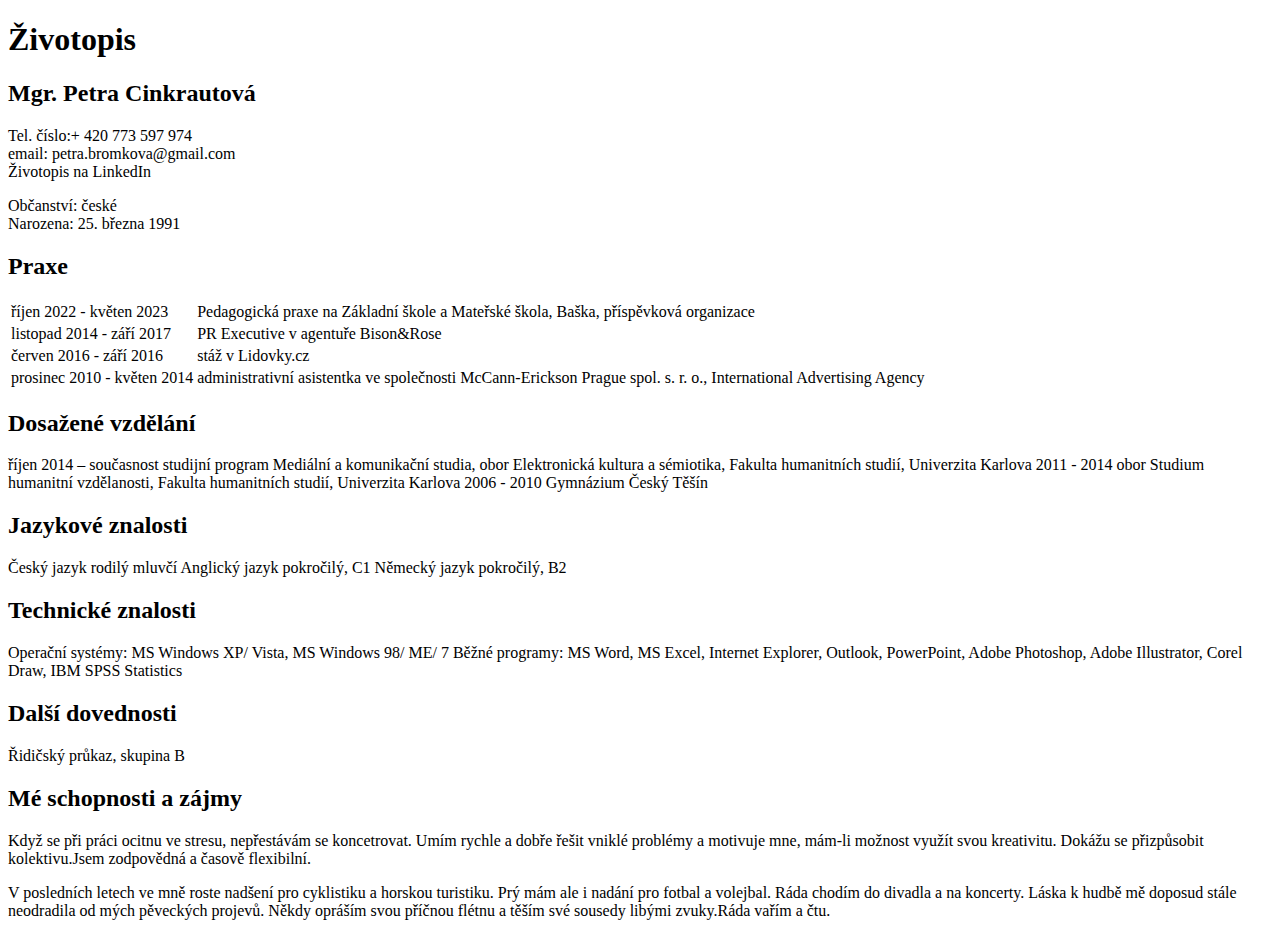
==== index.html @ 3f797739 "Přidána úvodní stránka" ====
<!DOCTYPE html>
<html lang="en">
<head>
    <meta charset="UTF-8">
    <meta name="viewport" content="width=device-width, initial-scale=1.0">
    <title>Životopis Petry Cinkrautové</title>
    <link rel="stylesheet" href="style.css">
</head>
<body>
    
    <h1>Životopis</h1>

    <h2>Mgr. Petra Cinkrautová</h2>
    
    <p>
        Tel. číslo:+ 420 773 597 974 <br>
	    email: petra.bromkova@gmail.com <br>
	    Životopis na LinkedIn
    </p>

<p>
    Občanství: české <br>
    Narozena: 25. března 1991
</p>



<h2>Praxe</h2>
    <table>
        <tr>
            <td>říjen 2022 - květen 2023 </td>
            <td>Pedagogická praxe na Základní škole a Mateřské škola, Baška, příspěvková organizace </td>
        </tr>    
        <tr>
                <td>listopad 2014 - září 2017 </td>
                <td>PR Executive v agentuře Bison&Rose</td>	
            </tr>
            <tr>
                <td>červen 2016 - září 2016</td>
                <td>stáž v Lidovky.cz</td>
            </tr>
            <tr>
                <td>prosinec 2010 - květen 2014</td>
                <td>administrativní asistentka ve společnosti McCann-Erickson Prague spol. s. r. o., International Advertising Agency</td>
            </tr> 
    </table>

<h2>Dosažené vzdělání</h2> 
říjen 2014 – současnost 	studijní program Mediální a komunikační studia, 
obor Elektronická kultura a sémiotika,
Fakulta humanitních studií, Univerzita Karlova
2011 - 2014 	obor Studium humanitní vzdělanosti,
Fakulta humanitních studií, Univerzita Karlova
2006 - 2010 			Gymnázium Český Těšín

<h2>Jazykové znalosti</h2> 
Český jazyk			rodilý mluvčí
Anglický jazyk		pokročilý, C1
Německý jazyk		pokročilý, B2

<h2>Technické znalosti</h2> 
Operační systémy: 		MS Windows XP/ Vista, MS Windows 98/ ME/ 7
Běžné programy:	MS Word, MS Excel, Internet Explorer, Outlook, 
PowerPoint, Adobe Photoshop, Adobe Illustrator, 
Corel Draw,  IBM SPSS Statistics


<h2>Další dovednosti</h2>
Řidičský průkaz, skupina B



<h2>Mé schopnosti a zájmy</h2>
<p>Když se při práci ocitnu ve stresu, nepřestávám se koncetrovat. Umím rychle a dobře řešit vniklé problémy a motivuje mne, mám-li možnost využít svou kreativitu. Dokážu se přizpůsobit kolektivu.Jsem zodpovědná a časově flexibilní.</p>
<p>V posledních letech ve mně roste nadšení pro cyklistiku a horskou turistiku. Prý mám ale i nadání pro fotbal a volejbal. Ráda chodím do divadla a na koncerty. Láska k hudbě mě doposud stále neodradila od mých pěveckých projevů. Někdy opráším svou příčnou flétnu a těším své sousedy libými zvuky.Ráda vařím a čtu.</p> 







</body>
</html>
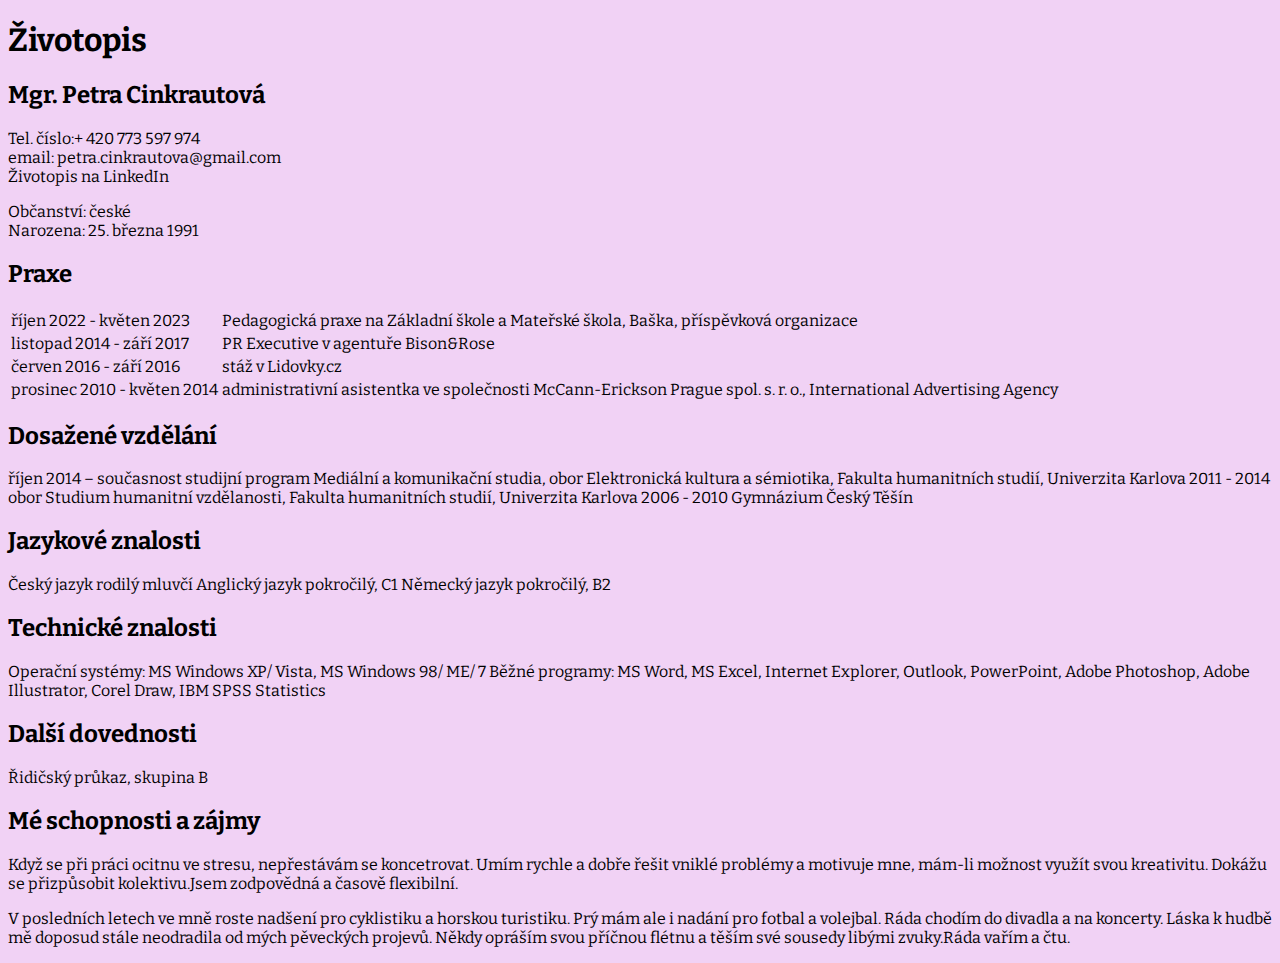
==== commit d4d6ae9d: "Přidání fontu písma a barvy pozadí" ====
--- a/index.html
+++ b/index.html
@@ -4,6 +4,7 @@
     <meta charset="UTF-8">
     <meta name="viewport" content="width=device-width, initial-scale=1.0">
     <title>Životopis Petry Cinkrautové</title>
+    <link href="https://fonts.googleapis.com/css2?family=Bitter:ital,wght@0,100..900;1,100..900&display=swap" rel="stylesheet">
     <link rel="stylesheet" href="style.css">
 </head>
 <body>
@@ -14,7 +15,7 @@
     
     <p>
         Tel. číslo:+ 420 773 597 974 <br>
-	    email: petra.bromkova@gmail.com <br>
+	    email: petra.cinkrautova@gmail.com <br>
 	    Životopis na LinkedIn
     </p>
 
--- a/style.css
+++ b/style.css
@@ -0,0 +1,7 @@
+body {background-color: rgb(241, 210, 245);
+    font-family: "Bitter", serif;
+    font-optical-sizing: auto;
+    font-weight: <weight>;
+    font-style: normal;
+
+}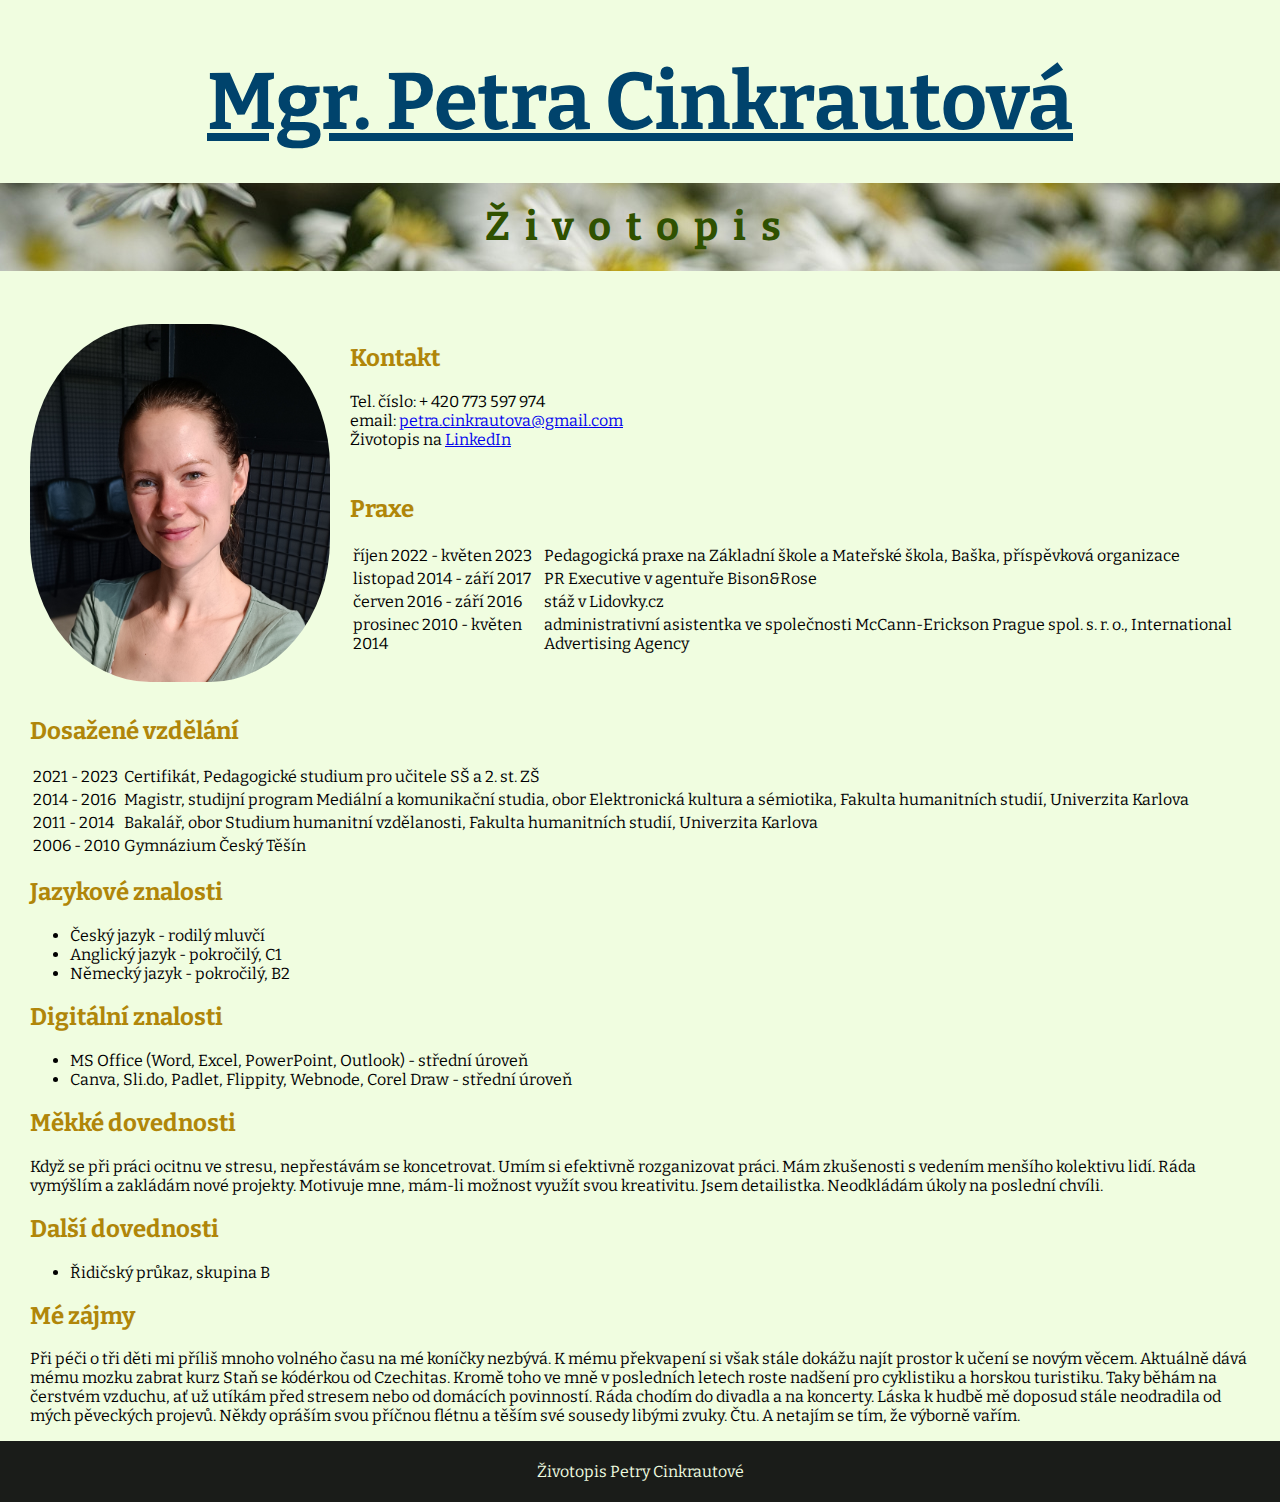
==== commit d428c3a6: "Rocleneni textu, sekce, foto, pozadi" ====
--- a/index.html
+++ b/index.html
@@ -8,24 +8,29 @@
     <link rel="stylesheet" href="style.css">
 </head>
 <body>
+
+<!--Hlavicka-->
+<header class="Hlavicka">
+    <h1>Mgr. Petra Cinkrautová</h1>
+    <h2>Životopis</h2>
     
-    <h1>Životopis</h1>
+</header>
 
-    <h2>Mgr. Petra Cinkrautová</h2>
-    
+<!--Kontakt-->
+<section class="Kontakt">
+  
+    <img src="obrazky/moje foto.jpg" alt="foto Petry Cinkrautove">
+    <h2>Kontakt</h2>
     <p>
-        Tel. číslo:+ 420 773 597 974 <br>
-	    email: petra.cinkrautova@gmail.com <br>
-	    Životopis na LinkedIn
+        Tel. číslo: + 420 773 597 974 <br>
+	    email: <a href="mailto:petra.cinkrautova@gmail.com">petra.cinkrautova@gmail.com</a> <br>
+	    Životopis na <a href="https://www.linkedin.com/in/petra-cinkrautov%C3%A1-75a47a103/" target="_blank">LinkedIn</a>
     </p>
-
-<p>
-    Občanství: české <br>
-    Narozena: 25. března 1991
-</p>
+</section>
 
 
-
+<!--Praxe-->
+<section class="Praxe">
 <h2>Praxe</h2>
     <table>
         <tr>
@@ -45,37 +50,67 @@
                 <td>administrativní asistentka ve společnosti McCann-Erickson Prague spol. s. r. o., International Advertising Agency</td>
             </tr> 
     </table>
+</section>
 
-<h2>Dosažené vzdělání</h2> 
-říjen 2014 – současnost 	studijní program Mediální a komunikační studia, 
-obor Elektronická kultura a sémiotika,
-Fakulta humanitních studií, Univerzita Karlova
-2011 - 2014 	obor Studium humanitní vzdělanosti,
-Fakulta humanitních studií, Univerzita Karlova
-2006 - 2010 			Gymnázium Český Těšín
+<!--Vzdelani-->
+<section class="Vzdelani">
+    <h2>Dosažené vzdělání</h2> 
+        <table>
+        <tr>
+            <td>2021 - 2023</td>
+            <td>Certifikát, Pedagogické studium pro učitele SŠ a 2. st. ZŠ</td>
+        </tr>    
+        <tr>
+            <td>2014 - 2016</td>
+            <td>Magistr, studijní program Mediální a komunikační studia, obor Elektronická kultura a sémiotika, Fakulta humanitních studií, Univerzita Karlova</td>
+        </tr>
+        <tr>
+            <td>2011 - 2014 </td> 	
+            <td>Bakalář, obor Studium humanitní vzdělanosti, Fakulta humanitních studií, Univerzita Karlova</td> 
+        </tr>
+        <tr>
+            <td>2006 - 2010 </td>			
+            <td>Gymnázium Český Těšín</td>
+        </tr>
+    </table>
+</section>
 
-<h2>Jazykové znalosti</h2> 
-Český jazyk			rodilý mluvčí
-Anglický jazyk		pokročilý, C1
-Německý jazyk		pokročilý, B2
+<!--Znalosti_dovednosti-->
+<section class="Znalosti_dovednosti">
+    <h2>Jazykové znalosti</h2> 
+        <ul>
+            <li>Český jazyk	- rodilý mluvčí</li>
+            <li>Anglický jazyk - pokročilý, C1</li>
+            <li>Německý jazyk - pokročilý, B2</li>
+        </ul>
 
-<h2>Technické znalosti</h2> 
-Operační systémy: 		MS Windows XP/ Vista, MS Windows 98/ ME/ 7
-Běžné programy:	MS Word, MS Excel, Internet Explorer, Outlook, 
-PowerPoint, Adobe Photoshop, Adobe Illustrator, 
-Corel Draw,  IBM SPSS Statistics
+    <h2>Digitální znalosti</h2> 
 
+        <ul>
+            <li>MS Office (Word, Excel, PowerPoint, Outlook) - střední úroveň </li>
+            <li>Canva, Sli.do, Padlet, Flippity, Webnode, Corel Draw - střední úroveň </li>
+        </ul>
 
-<h2>Další dovednosti</h2>
-Řidičský průkaz, skupina B
+    <h2>Měkké dovednosti</h2>
+    <p>Když se při práci ocitnu ve stresu, nepřestávám se koncetrovat. Umím si efektivně rozganizovat práci. Mám zkušenosti s vedením menšího kolektivu lidí. Ráda vymýšlím a zakládám nové projekty. Motivuje mne, mám-li možnost využít svou kreativitu. Jsem detailistka. Neodkládám úkoly na poslední chvíli.</p>
 
+    <h2>Další dovednosti</h2>
+    <ul>
+        <li>Řidičský průkaz, skupina B</li>
+    </ul>
 
+</section>
 
-<h2>Mé schopnosti a zájmy</h2>
-<p>Když se při práci ocitnu ve stresu, nepřestávám se koncetrovat. Umím rychle a dobře řešit vniklé problémy a motivuje mne, mám-li možnost využít svou kreativitu. Dokážu se přizpůsobit kolektivu.Jsem zodpovědná a časově flexibilní.</p>
-<p>V posledních letech ve mně roste nadšení pro cyklistiku a horskou turistiku. Prý mám ale i nadání pro fotbal a volejbal. Ráda chodím do divadla a na koncerty. Láska k hudbě mě doposud stále neodradila od mých pěveckých projevů. Někdy opráším svou příčnou flétnu a těším své sousedy libými zvuky.Ráda vařím a čtu.</p> 
+<!--Zajmy-->
+<section class="Zajmy">
+<h2>Mé zájmy</h2>
+<p> Při péči o tři děti mi příliš mnoho volného času na mé koníčky nezbývá. K mému překvapení si však stále dokážu najít prostor k učení se novým věcem. Aktuálně dává mému mozku zabrat kurz Staň se kódérkou od Czechitas. Kromě toho ve mně v posledních letech roste nadšení pro cyklistiku a horskou turistiku. Taky běhám na čerstvém vzduchu, ať už utíkám před stresem nebo od domácích povinností. Ráda chodím do divadla a na koncerty. Láska k hudbě mě doposud stále neodradila od mých pěveckých projevů. Někdy opráším svou příčnou flétnu a těším své sousedy libými zvuky. Čtu. A netajím se tím, že výborně vařím.</p> 
+</section>
 
-
+<!--Paticka-->
+<footer>
+    <p>Životopis Petry Cinkrautové</p>
+</footer>
 
 
 
--- a/style.css
+++ b/style.css
@@ -1,7 +1,59 @@
-body {background-color: rgb(241, 210, 245);
+body {background-color: rgb(240, 253, 224);
     font-family: "Bitter", serif;
     font-optical-sizing: auto;
     font-weight: <weight>;
     font-style: normal;
+    margin: 0
 
+}
+
+h1 {font-size: 80px;
+    text-align: center;
+    margin-bottom: 0;
+    text-decoration: underline;
+    color: rgb(0, 67, 108);
+}
+
+.Hlavicka h2 {text-align: center;
+    font-size: 40px;
+    padding: 20px 0 20px 0;
+    font-weight: 700;
+    letter-spacing: 15px;
+    color: rgb(47, 81, 0);
+    background-image:  url(obrazky/pozadi\ obrazek.jpg);
+    background-repeat: repeat;
+    background-size: cover;
+    ;
+} 
+    
+h2 {color: rgb(176, 134, 9);}
+
+.Kontakt {
+    margin: 20px 0 0 0;
+    padding: 20px 0 0 0;
+}
+
+.Praxe {padding: 10px 0 0 0;
+
+}
+
+
+img {width: 300px;
+    border-radius: 40%;
+    float: left;
+    margin: 0 20px 35px 30px;
+}   
+
+.Vzdelani {
+    clear: left;
+}
+    
+
+section {padding: 0 30px;}
+
+footer {
+    background-color: rgb(26, 28, 25);
+    color:rgb(240, 253, 224) ;
+    text-align: center;
+    padding: 5px;
 }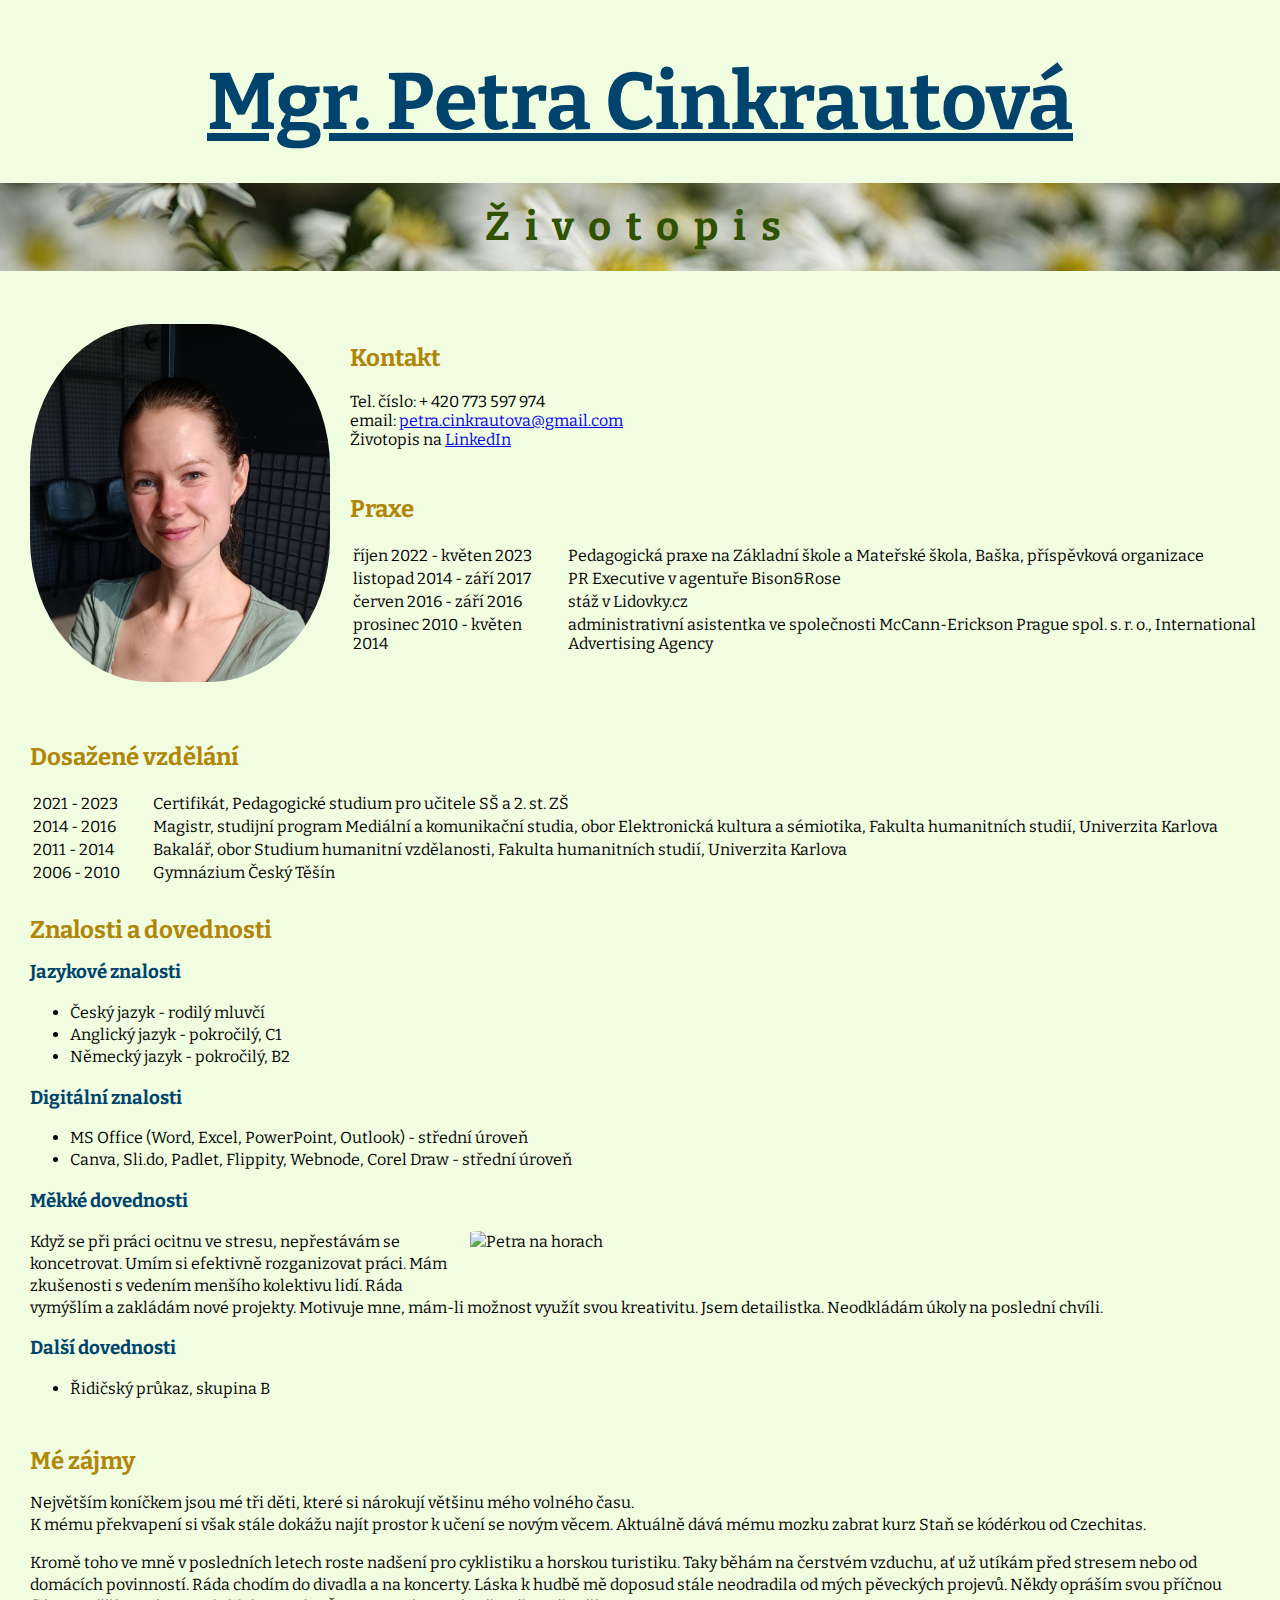
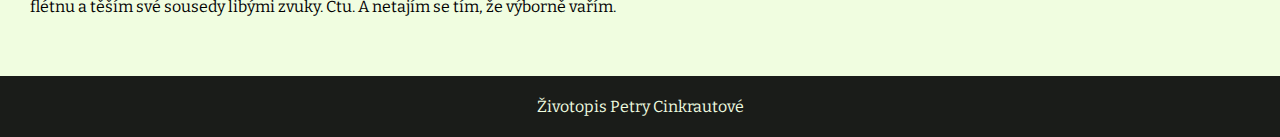
==== commit 290ba618: "Vyladeni a rozmisteni obrazku a textu" ====
--- a/index.html
+++ b/index.html
@@ -35,19 +35,19 @@
     <table>
         <tr>
             <td>říjen 2022 - květen 2023 </td>
-            <td>Pedagogická praxe na Základní škole a Mateřské škola, Baška, příspěvková organizace </td>
+            <td class="druhysloupec">Pedagogická praxe na Základní škole a Mateřské škola, Baška, příspěvková organizace </td>
         </tr>    
         <tr>
                 <td>listopad 2014 - září 2017 </td>
-                <td>PR Executive v agentuře Bison&Rose</td>	
+                <td class="druhysloupec">PR Executive v agentuře Bison&Rose</td>	
             </tr>
             <tr>
                 <td>červen 2016 - září 2016</td>
-                <td>stáž v Lidovky.cz</td>
+                <td class="druhysloupec">stáž v Lidovky.cz</td>
             </tr>
             <tr>
                 <td>prosinec 2010 - květen 2014</td>
-                <td>administrativní asistentka ve společnosti McCann-Erickson Prague spol. s. r. o., International Advertising Agency</td>
+                <td class="druhysloupec">administrativní asistentka ve společnosti McCann-Erickson Prague spol. s. r. o., International Advertising Agency</td>
             </tr> 
     </table>
 </section>
@@ -58,57 +58,66 @@
         <table>
         <tr>
             <td>2021 - 2023</td>
-            <td>Certifikát, Pedagogické studium pro učitele SŠ a 2. st. ZŠ</td>
+            <td class="druhysloupec">Certifikát, Pedagogické studium pro učitele SŠ a 2. st. ZŠ</td>
         </tr>    
         <tr>
             <td>2014 - 2016</td>
-            <td>Magistr, studijní program Mediální a komunikační studia, obor Elektronická kultura a sémiotika, Fakulta humanitních studií, Univerzita Karlova</td>
+            <td class="druhysloupec">Magistr, studijní program Mediální a komunikační studia, obor Elektronická kultura a sémiotika, Fakulta humanitních studií, Univerzita Karlova</td>
         </tr>
         <tr>
             <td>2011 - 2014 </td> 	
-            <td>Bakalář, obor Studium humanitní vzdělanosti, Fakulta humanitních studií, Univerzita Karlova</td> 
+            <td class="druhysloupec">Bakalář, obor Studium humanitní vzdělanosti, Fakulta humanitních studií, Univerzita Karlova</td> 
         </tr>
         <tr>
             <td>2006 - 2010 </td>			
-            <td>Gymnázium Český Těšín</td>
+            <td class="druhysloupec">Gymnázium Český Těšín</td>
         </tr>
     </table>
+   
 </section>
 
 <!--Znalosti_dovednosti-->
 <section class="Znalosti_dovednosti">
-    <h2>Jazykové znalosti</h2> 
+
+    <h2>Znalosti a dovednosti</h2>
+    
+    <h3>Jazykové znalosti</h3> 
         <ul>
             <li>Český jazyk	- rodilý mluvčí</li>
             <li>Anglický jazyk - pokročilý, C1</li>
             <li>Německý jazyk - pokročilý, B2</li>
         </ul>
 
-    <h2>Digitální znalosti</h2> 
+    <h3>Digitální znalosti</h3> 
+    
 
         <ul>
             <li>MS Office (Word, Excel, PowerPoint, Outlook) - střední úroveň </li>
             <li>Canva, Sli.do, Padlet, Flippity, Webnode, Corel Draw - střední úroveň </li>
         </ul>
 
-    <h2>Měkké dovednosti</h2>
+    <h3>Měkké dovednosti</h3>
+    <img src="obrazky/moje foto na horach.jpg" alt="Petra na horach">
     <p>Když se při práci ocitnu ve stresu, nepřestávám se koncetrovat. Umím si efektivně rozganizovat práci. Mám zkušenosti s vedením menšího kolektivu lidí. Ráda vymýšlím a zakládám nové projekty. Motivuje mne, mám-li možnost využít svou kreativitu. Jsem detailistka. Neodkládám úkoly na poslední chvíli.</p>
 
-    <h2>Další dovednosti</h2>
+    <h3>Další dovednosti</h3>
     <ul>
         <li>Řidičský průkaz, skupina B</li>
     </ul>
 
 </section>
 
+
 <!--Zajmy-->
 <section class="Zajmy">
+    
 <h2>Mé zájmy</h2>
-<p> Při péči o tři děti mi příliš mnoho volného času na mé koníčky nezbývá. K mému překvapení si však stále dokážu najít prostor k učení se novým věcem. Aktuálně dává mému mozku zabrat kurz Staň se kódérkou od Czechitas. Kromě toho ve mně v posledních letech roste nadšení pro cyklistiku a horskou turistiku. Taky běhám na čerstvém vzduchu, ať už utíkám před stresem nebo od domácích povinností. Ráda chodím do divadla a na koncerty. Láska k hudbě mě doposud stále neodradila od mých pěveckých projevů. Někdy opráším svou příčnou flétnu a těším své sousedy libými zvuky. Čtu. A netajím se tím, že výborně vařím.</p> 
+<p> Největším koníčkem jsou mé tři děti, které si nárokují většinu mého volného času. <br> K mému překvapení si však stále dokážu najít prostor k učení se novým věcem. Aktuálně dává mému mozku zabrat kurz Staň se kódérkou od Czechitas. </p>
+<p>Kromě toho ve mně v posledních letech roste nadšení pro cyklistiku a horskou turistiku. Taky běhám na čerstvém vzduchu, ať už utíkám před stresem nebo od domácích povinností. Ráda chodím do divadla a na koncerty. Láska k hudbě mě doposud stále neodradila od mých pěveckých projevů. Někdy opráším svou příčnou flétnu a těším své sousedy libými zvuky. Čtu. A netajím se tím, že výborně vařím.</p> 
 </section>
 
 <!--Paticka-->
-<footer>
+<footer class="Paticka">
     <p>Životopis Petry Cinkrautové</p>
 </footer>
 
--- a/style.css
+++ b/style.css
@@ -38,22 +38,46 @@
 }
 
 
-img {width: 300px;
+.Kontakt img {width: 300px;
     border-radius: 40%;
     float: left;
     margin: 0 20px 35px 30px;
-}   
+}  
+
+.Zajmy {
+    margin: 0px 0px 35px 0px;
+    line-height: 22px;
+}
+.Znalosti_dovednosti {
+    line-height: 22px;
+}
 
 .Vzdelani {
     clear: left;
 }
     
 
-section {padding: 0 30px;}
+section {padding: 7px 30px;}
 
 footer {
     background-color: rgb(26, 28, 25);
     color:rgb(240, 253, 224) ;
     text-align: center;
     padding: 5px;
+}
+.druhysloupec {
+    padding-left: 30px;
+}
+.Znalosti_dovednosti img {width: 750px;
+    border-radius: 5%;
+    float: right;
+    margin: 0 30px 35px 20px;
+    
+}
+.Paticka {
+    clear: right;
+}
+
+h3 {color: rgb(0, 67, 108);
+
 }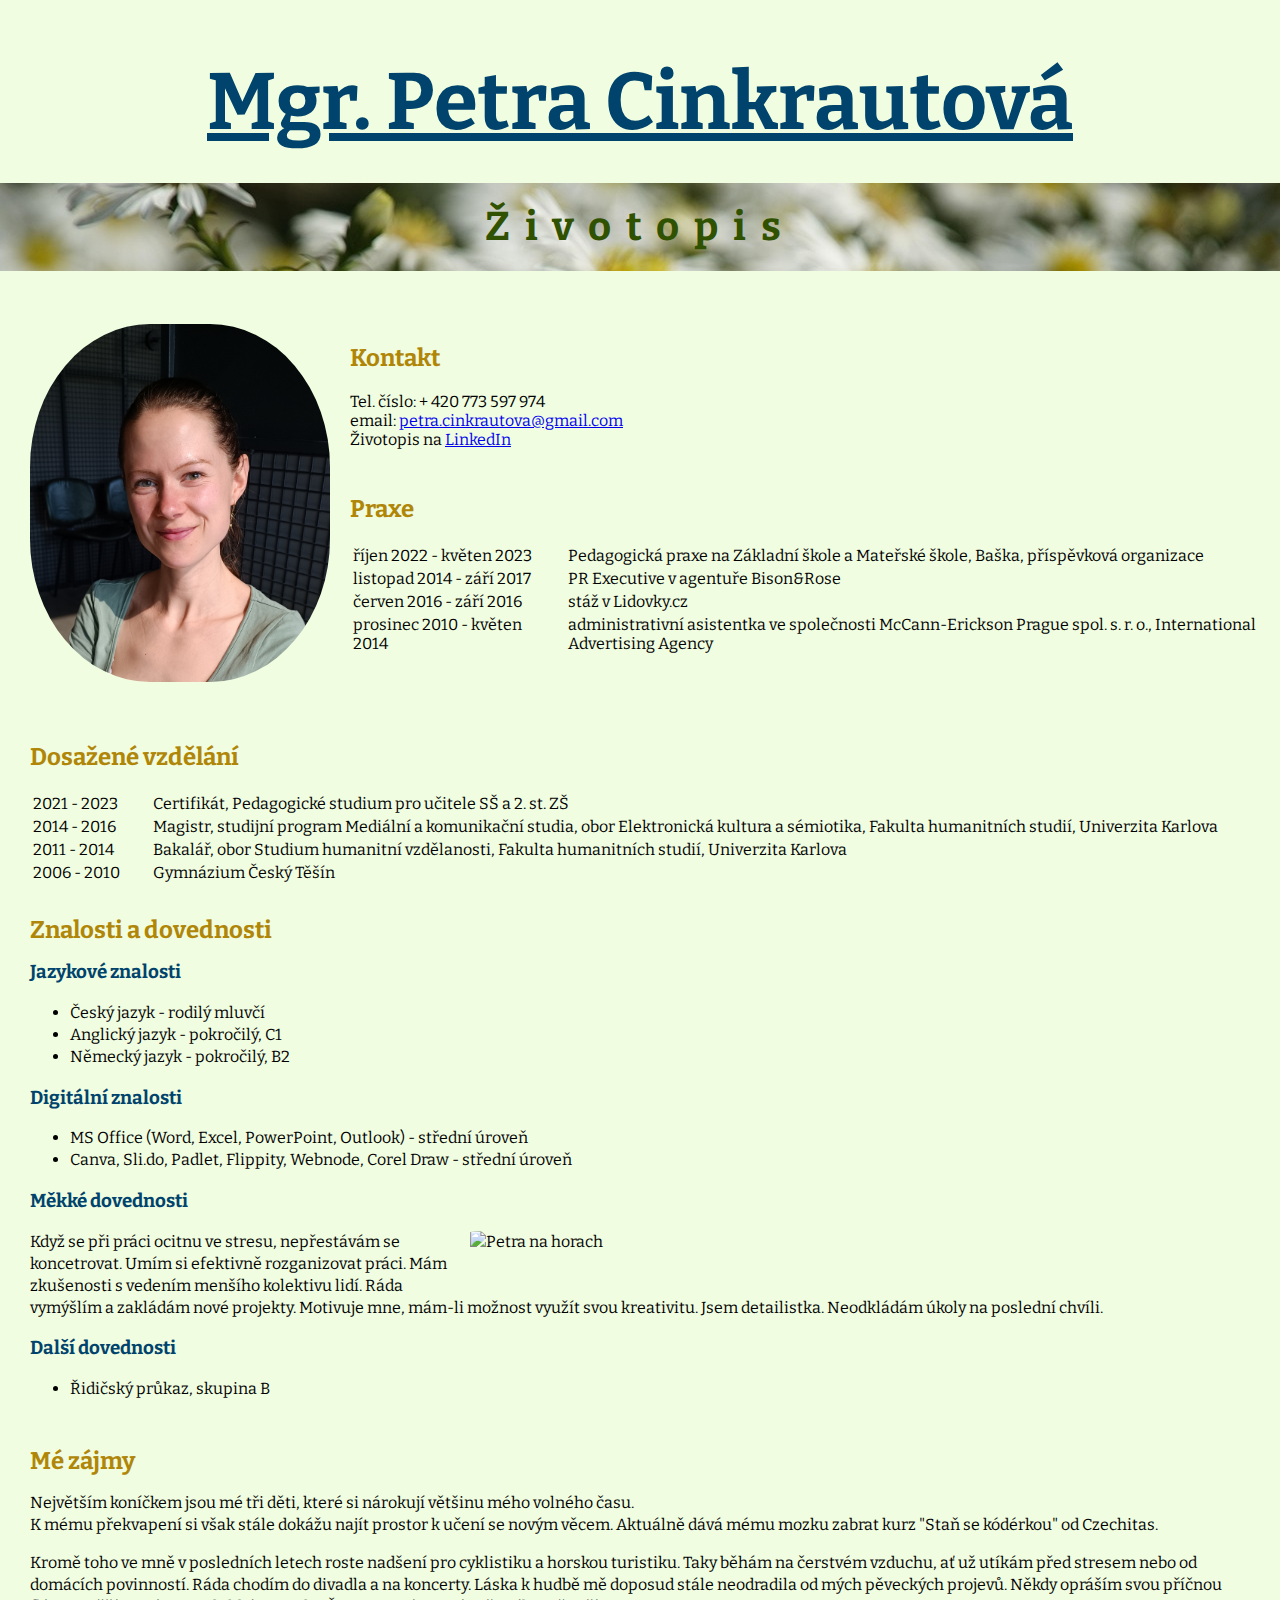
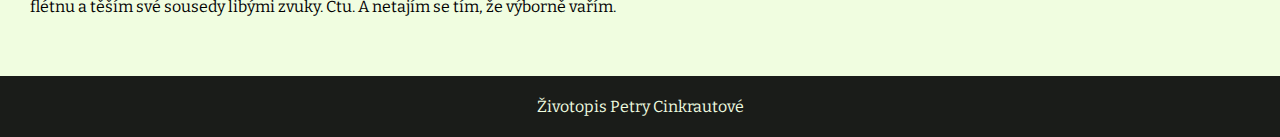
==== commit 8d25cfdb: "Gramaticke opravy" ====
--- a/index.html
+++ b/index.html
@@ -35,7 +35,7 @@
     <table>
         <tr>
             <td>říjen 2022 - květen 2023 </td>
-            <td class="druhysloupec">Pedagogická praxe na Základní škole a Mateřské škola, Baška, příspěvková organizace </td>
+            <td class="druhysloupec">Pedagogická praxe na Základní škole a Mateřské škole, Baška, příspěvková organizace </td>
         </tr>    
         <tr>
                 <td>listopad 2014 - září 2017 </td>
@@ -112,7 +112,7 @@
 <section class="Zajmy">
     
 <h2>Mé zájmy</h2>
-<p> Největším koníčkem jsou mé tři děti, které si nárokují většinu mého volného času. <br> K mému překvapení si však stále dokážu najít prostor k učení se novým věcem. Aktuálně dává mému mozku zabrat kurz Staň se kódérkou od Czechitas. </p>
+<p> Největším koníčkem jsou mé tři děti, které si nárokují většinu mého volného času. <br> K mému překvapení si však stále dokážu najít prostor k učení se novým věcem. Aktuálně dává mému mozku zabrat kurz "Staň se kódérkou" od Czechitas. </p>
 <p>Kromě toho ve mně v posledních letech roste nadšení pro cyklistiku a horskou turistiku. Taky běhám na čerstvém vzduchu, ať už utíkám před stresem nebo od domácích povinností. Ráda chodím do divadla a na koncerty. Láska k hudbě mě doposud stále neodradila od mých pěveckých projevů. Někdy opráším svou příčnou flétnu a těším své sousedy libými zvuky. Čtu. A netajím se tím, že výborně vařím.</p> 
 </section>
 
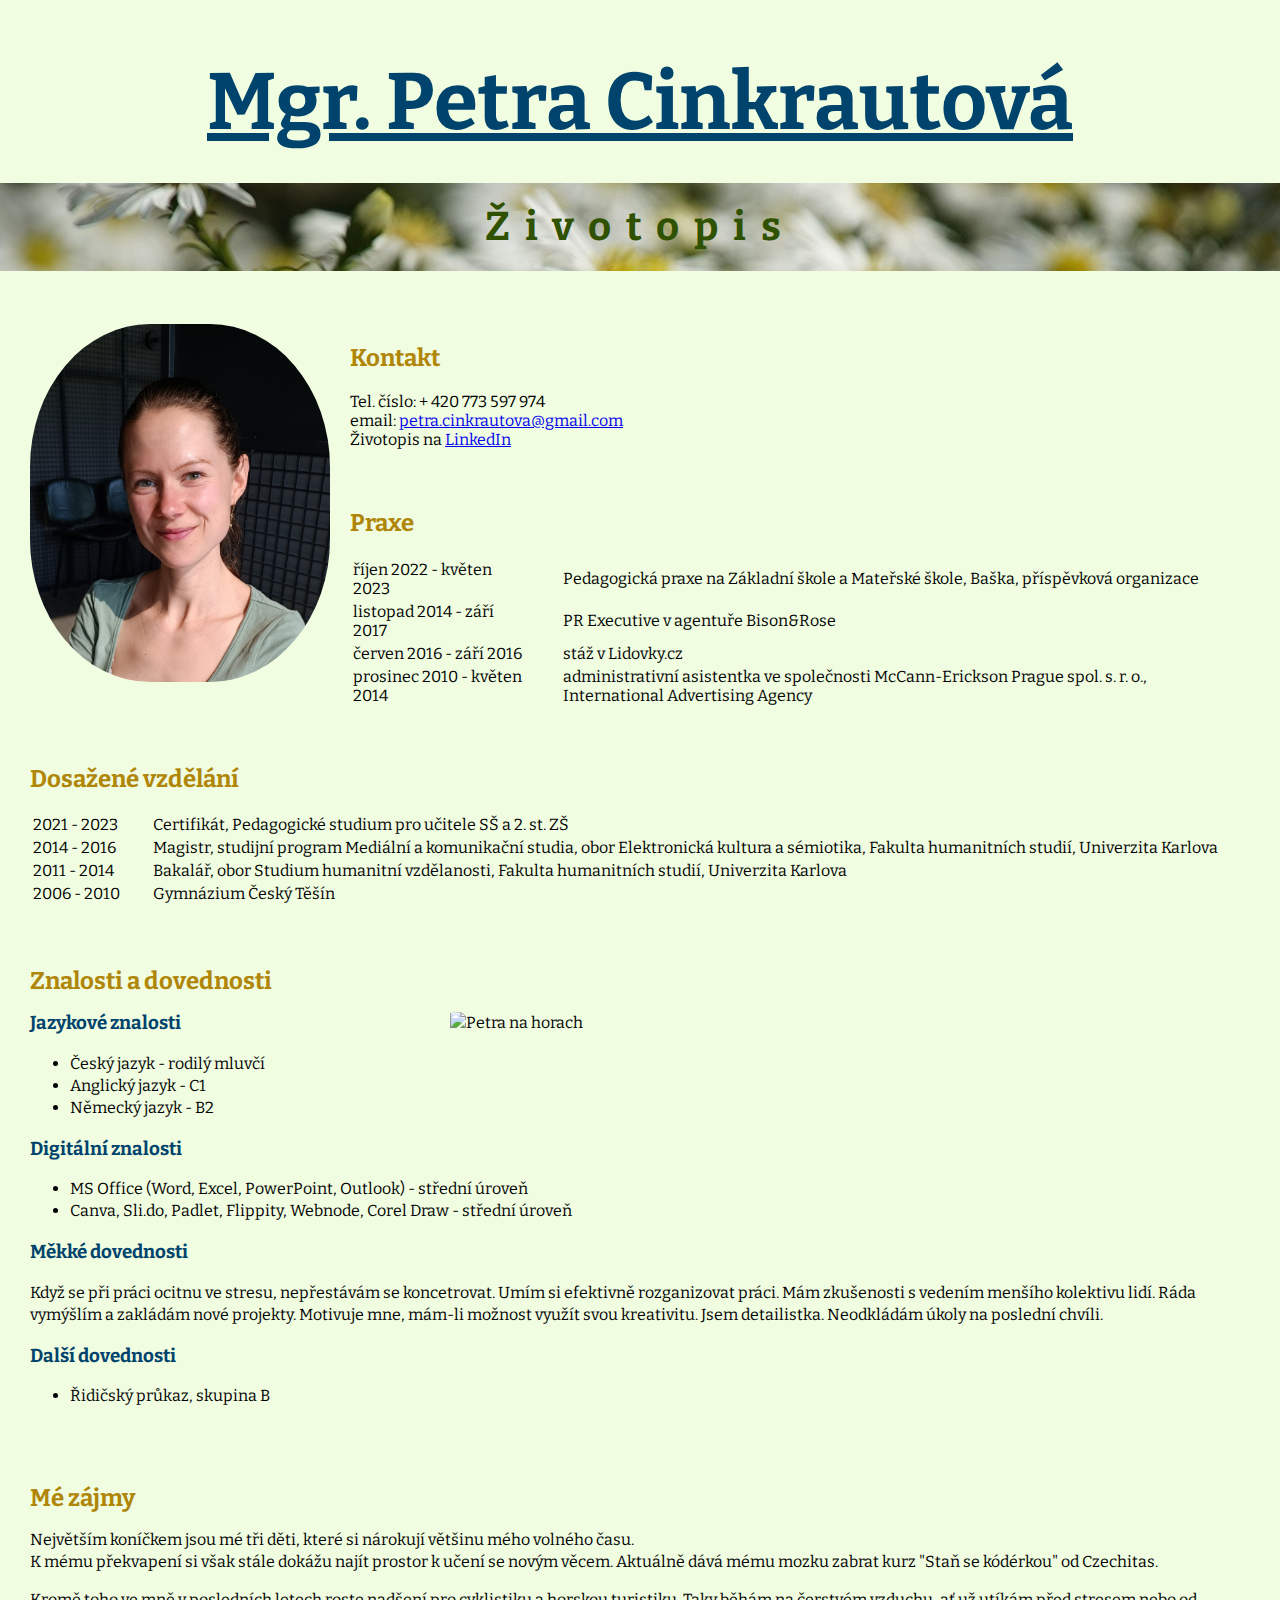
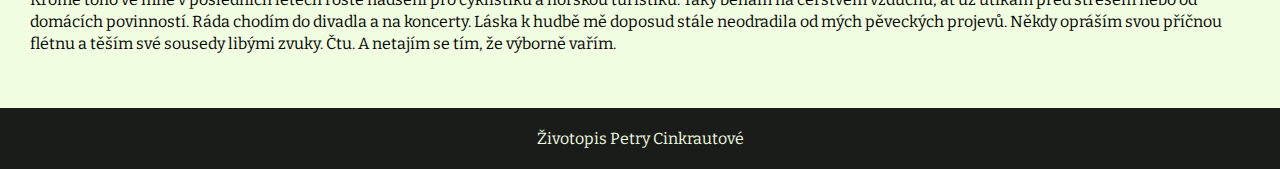
==== commit 9fbc5b20: "uprava margin a padding" ====
--- a/index.html
+++ b/index.html
@@ -80,12 +80,13 @@
 <section class="Znalosti_dovednosti">
 
     <h2>Znalosti a dovednosti</h2>
+    <img src="obrazky/moje foto na horach.jpg" alt="Petra na horach">
     
     <h3>Jazykové znalosti</h3> 
         <ul>
             <li>Český jazyk	- rodilý mluvčí</li>
-            <li>Anglický jazyk - pokročilý, C1</li>
-            <li>Německý jazyk - pokročilý, B2</li>
+            <li>Anglický jazyk - C1</li>
+            <li>Německý jazyk - B2</li>
         </ul>
 
     <h3>Digitální znalosti</h3> 
@@ -97,10 +98,12 @@
         </ul>
 
     <h3>Měkké dovednosti</h3>
-    <img src="obrazky/moje foto na horach.jpg" alt="Petra na horach">
+    
+    
     <p>Když se při práci ocitnu ve stresu, nepřestávám se koncetrovat. Umím si efektivně rozganizovat práci. Mám zkušenosti s vedením menšího kolektivu lidí. Ráda vymýšlím a zakládám nové projekty. Motivuje mne, mám-li možnost využít svou kreativitu. Jsem detailistka. Neodkládám úkoly na poslední chvíli.</p>
 
     <h3>Další dovednosti</h3>
+  
     <ul>
         <li>Řidičský průkaz, skupina B</li>
     </ul>
--- a/style.css
+++ b/style.css
@@ -23,6 +23,7 @@
     background-image:  url(obrazky/pozadi\ obrazek.jpg);
     background-repeat: repeat;
     background-size: cover;
+    text-shadow: 0 3px 10px 0 rgb(37, 37, 35)
     ;
 } 
     
@@ -45,19 +46,23 @@
 }  
 
 .Zajmy {
-    margin: 0px 0px 35px 0px;
+    
     line-height: 22px;
 }
 .Znalosti_dovednosti {
     line-height: 22px;
+   
 }
 
 .Vzdelani {
     clear: left;
+    
 }
     
 
-section {padding: 7px 30px;}
+section {padding: 7px 0;
+    margin: 30px;
+}
 
 footer {
     background-color: rgb(26, 28, 25);
@@ -68,12 +73,15 @@
 .druhysloupec {
     padding-left: 30px;
 }
-.Znalosti_dovednosti img {width: 750px;
+.Znalosti_dovednosti img {width: 800px;
     border-radius: 5%;
     float: right;
-    margin: 0 30px 35px 20px;
+    margin-left: 20px;
+    margin-bottom: 20px;
+   
     
 }
+
 .Paticka {
     clear: right;
 }
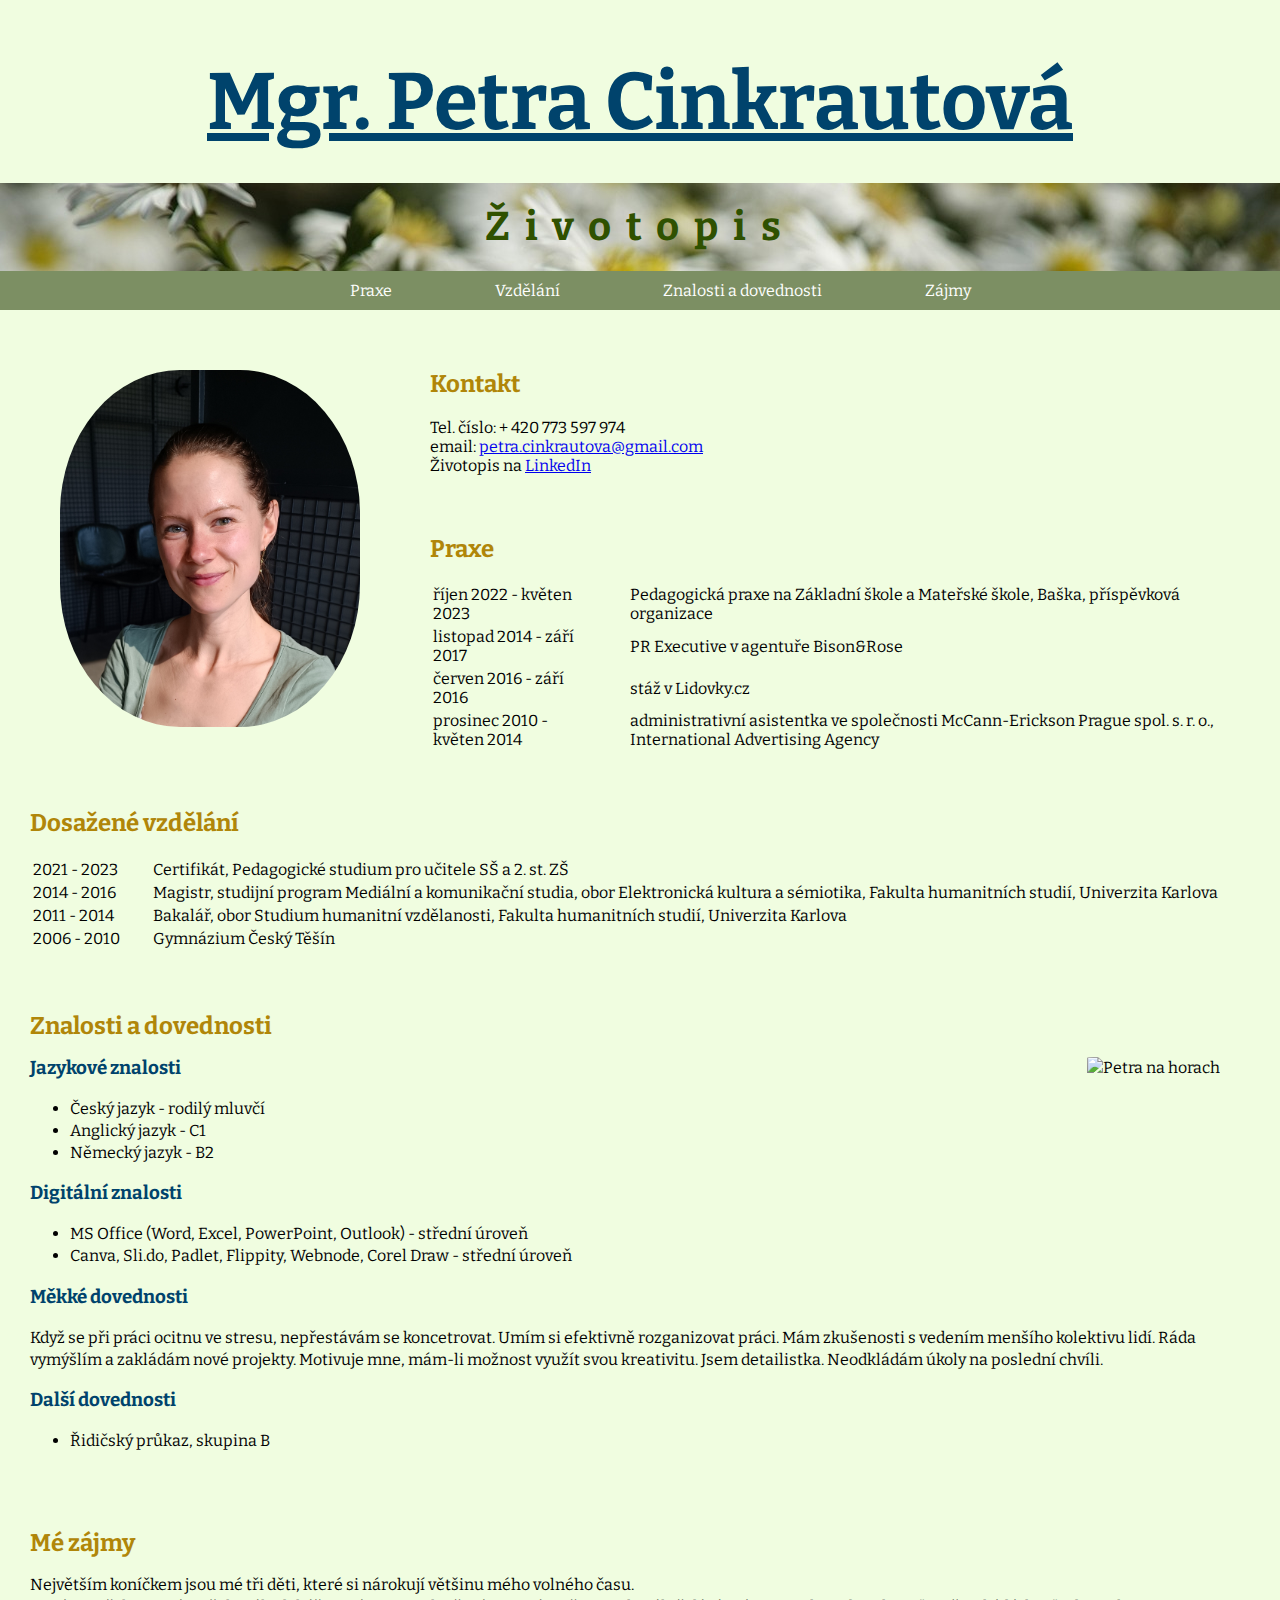
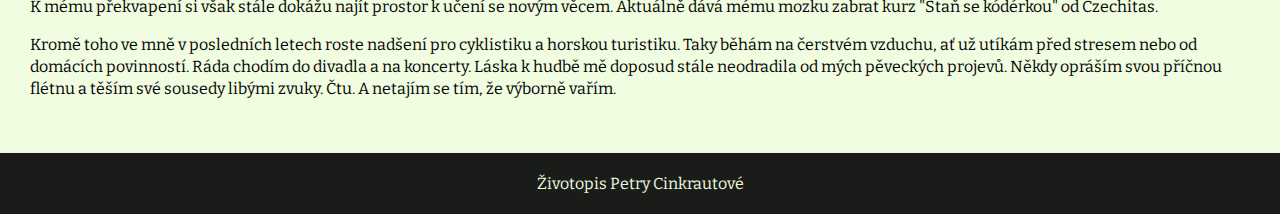
==== commit 9b6bafe3: "menu" ====
--- a/index.html
+++ b/index.html
@@ -16,6 +16,19 @@
     
 </header>
 
+<!--Menu-->
+<section class="menu">
+    <ul>
+        <li>  <a href="#praxe">Praxe</a>  </li>
+        <li>   <a href="#vzdelani">Vzdělání</a> </li>
+        <li>    <a href="#znalosti">Znalosti a dovednosti</a> </li>
+        <li> <a href="#zajmy">Zájmy</a>   </li>
+
+
+    </ul>
+
+</section> 
+
 <!--Kontakt-->
 <section class="Kontakt">
   
@@ -30,7 +43,7 @@
 
 
 <!--Praxe-->
-<section class="Praxe">
+<section class="Praxe" id="praxe">
 <h2>Praxe</h2>
     <table>
         <tr>
@@ -53,7 +66,7 @@
 </section>
 
 <!--Vzdelani-->
-<section class="Vzdelani">
+<section class="Vzdelani" id="vzdelani">
     <h2>Dosažené vzdělání</h2> 
         <table>
         <tr>
@@ -77,7 +90,7 @@
 </section>
 
 <!--Znalosti_dovednosti-->
-<section class="Znalosti_dovednosti">
+<section class="Znalosti_dovednosti" id="znalosti">
 
     <h2>Znalosti a dovednosti</h2>
     <img src="obrazky/moje foto na horach.jpg" alt="Petra na horach">
@@ -112,7 +125,7 @@
 
 
 <!--Zajmy-->
-<section class="Zajmy">
+<section class="Zajmy" id="zajmy">
     
 <h2>Mé zájmy</h2>
 <p> Největším koníčkem jsou mé tři děti, které si nárokují většinu mého volného času. <br> K mému překvapení si však stále dokážu najít prostor k učení se novým věcem. Aktuálně dává mému mozku zabrat kurz "Staň se kódérkou" od Czechitas. </p>
--- a/style.css
+++ b/style.css
@@ -1,3 +1,5 @@
+* {box-sizing: border-box;}
+
 body {background-color: rgb(240, 253, 224);
     font-family: "Bitter", serif;
     font-optical-sizing: auto;
@@ -23,18 +25,19 @@
     background-image:  url(obrazky/pozadi\ obrazek.jpg);
     background-repeat: repeat;
     background-size: cover;
-    text-shadow: 0 3px 10px 0 rgb(37, 37, 35)
-    ;
+    text-shadow: 0 3px 10px 0 rgb(37, 37, 35);
+    margin-bottom: 0;
 } 
     
 h2 {color: rgb(176, 134, 9);}
 
 .Kontakt {
-    margin: 20px 0 0 0;
+    margin-top: 20px;
     padding: 20px 0 0 0;
 }
 
 .Praxe {padding: 10px 0 0 0;
+   
 
 }
 
@@ -42,7 +45,8 @@
 .Kontakt img {width: 300px;
     border-radius: 40%;
     float: left;
-    margin: 0 20px 35px 30px;
+    margin: 20px 70px 40px 30px;
+
 }  
 
 .Zajmy {
@@ -73,11 +77,12 @@
 .druhysloupec {
     padding-left: 30px;
 }
-.Znalosti_dovednosti img {width: 800px;
+.Znalosti_dovednosti img {max-width: 60%;
     border-radius: 5%;
     float: right;
     margin-left: 20px;
     margin-bottom: 20px;
+    margin-right: 30px;
    
     
 }
@@ -88,4 +93,34 @@
 
 h3 {color: rgb(0, 67, 108);
 
+}
+
+.menu {
+    background-color: rgb(124, 143, 99);
+    margin: 0;
+    padding: 0;
+
+}
+
+.menu li {
+    display: inline-block;
+    
+}
+
+.menu a {
+    color: white;
+    text-decoration: none;
+    text-align: center;
+    padding: 10px 50px;
+    display: inline-block;
+}
+
+.menu ul {
+    margin: 0;
+    text-align: center;
+}
+
+.menu a:hover {background-color: rgb(175, 211, 120);
+    color: rgb(47, 81, 0);;
+
 }